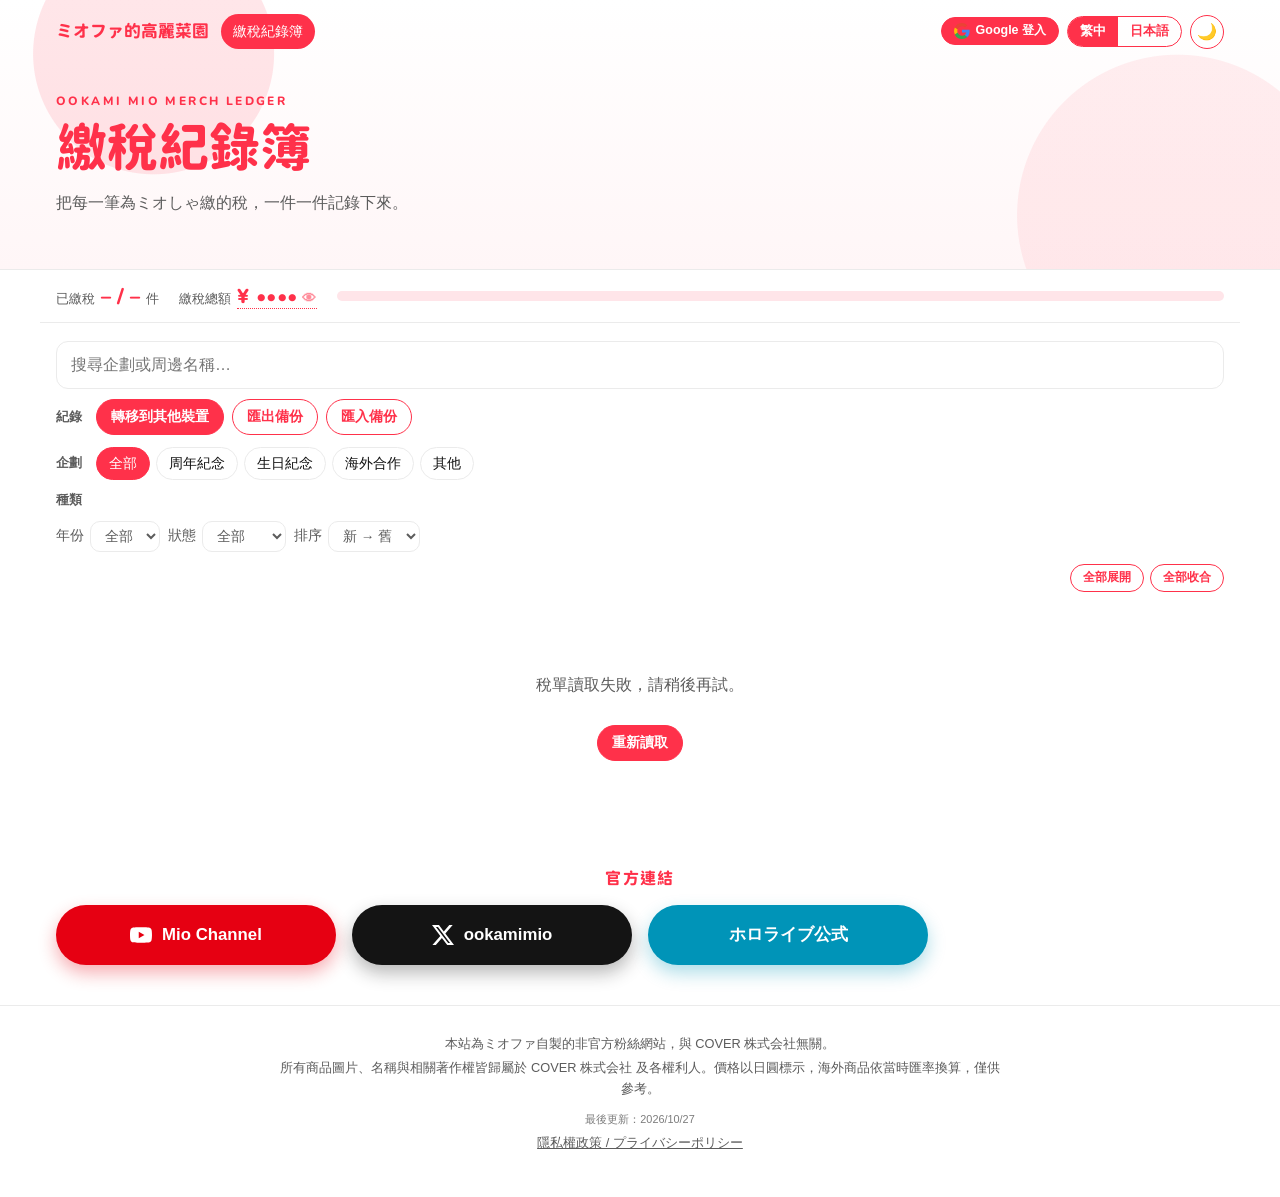
==== index.html @ e84ab9c1 "ミオファ的高麗菜園 第一版：繳稅紀錄簿、Google 登入與雲端同步 - 從 AZKi 站（twkaitakusha）複製並改寫：白底、主色 #FF314A，含深色模式 - 商品資料讀 Google " ====
<!doctype html>
<html lang="zh-Hant">
<head>
  <meta charset="utf-8">
  <meta name="viewport" content="width=device-width, initial-scale=1">
  <title>繳稅紀錄簿｜ミオファ的高麗菜園</title>
  <meta name="description" content="給ミオファ們的大神ミオ周邊收集清單。非官方粉絲製作。">
  <meta name="theme-color" content="#ffffff">
  <script>
    /* 先套用主題，避免閃白 */
    try {
      var th = localStorage.getItem('mio-ledger-theme');
      if (th === 'light' || th === 'dark') document.documentElement.setAttribute('data-theme', th);
    } catch (e) {}
  </script>
  <link rel="preconnect" href="https://fonts.googleapis.com">
  <link rel="preconnect" href="https://fonts.gstatic.com" crossorigin>
  <link href="https://fonts.googleapis.com/css2?family=Chiron+GoRound+TC:wght@500;700;800&family=M+PLUS+Rounded+1c:wght@500;700;800&family=Noto+Sans+TC:wght@400;500;700;800&family=Noto+Sans+JP:wght@400;500;700&display=swap" rel="stylesheet">
  <link rel="stylesheet" href="css/style.css?v=20261027a">
</head>
<body>
  <header class="site-header">
    <nav class="topnav" aria-label="Site">
      <a class="brand" href="./" data-i18n="brand">ミオファ的高麗菜園</a>
      <ul class="pages">
        <li><a href="./" aria-current="page" data-i18n="nav.ledger">繳稅紀錄簿</a></li>
        <!-- 之後新增頁面放這裡 -->
      </ul>
      <div class="nav-tools">
        <div class="lang-switch" role="group" aria-label="Language">
          <button type="button" data-lang="zh-Hant">繁中</button>
          <button type="button" data-lang="ja">日本語</button>
        </div>
        <button type="button" class="icon-btn" id="btn-theme" aria-label="切換深色模式"></button>
      </div>
    </nav>

    <div class="hero">
      <p class="eyebrow">OOKAMI MIO MERCH LEDGER</p>
      <h1 data-i18n="title">繳稅紀錄簿</h1>
      <p class="lead" data-i18n="lead"></p>
    </div>
  </header>

  <section class="summary" id="summary" aria-live="polite">
    <div class="stat">
      <span class="stat-label" data-i18n="stat.count">已繳稅</span>
      <span class="stat-value" id="stat-count">– / –</span>
      <span class="stat-unit" data-i18n="stat.unit">件</span>
      <span class="stat-unit" id="stat-qty" hidden></span>
    </div>
    <div class="stat">
      <span class="stat-label" data-i18n="stat.yen">繳稅總額</span>
      <button type="button" class="stat-value amount" id="stat-yen" data-amount data-yen="0">¥ ••••</button>
    </div>
    <div class="progress" role="progressbar" aria-valuemin="0" aria-valuemax="100" id="stat-bar">
      <span style="width:0%"></span>
    </div>
  </section>

  <section class="toolbar">
    <div class="toolbar-row">
      <input type="search" id="f-q" data-i18n-ph="search.ph" autocomplete="off">
      <button type="button" class="btn ghost toggle-filters" id="toggle-filters" aria-expanded="false" aria-controls="filters" data-i18n="filter.toggle">篩選</button>
    </div>
    <div class="filter-group data-tools">
      <span class="filter-label" data-i18n="filter.record">紀錄</span>
      <button type="button" class="btn" id="btn-transfer" data-i18n="btn.transfer">轉移到其他裝置</button>
      <button type="button" class="btn ghost" id="btn-export" data-i18n="btn.export">匯出備份</button>
      <label class="btn ghost file-btn"><span data-i18n="btn.import">匯入備份</span><input type="file" id="btn-import" accept="application/json,.json" hidden></label>
    </div>

    <div class="filters" id="filters">
      <div class="filter-group">
        <span class="filter-label" data-i18n="filter.project">企劃</span>
        <div class="chips" id="f-ptype">
          <button type="button" data-v="all" class="on" data-i18n="chip.all">全部</button>
          <button type="button" data-v="anniversary" data-i18n="ptype.anniversary">周年紀念</button>
          <button type="button" data-v="birthday" data-i18n="ptype.birthday">生日紀念</button>
          <button type="button" data-v="oversea" data-i18n="ptype.oversea">海外合作</button>
          <button type="button" data-v="other" data-i18n="ptype.other">其他</button>
        </div>
      </div>
      <div class="filter-group">
        <span class="filter-label" data-i18n="filter.goods">種類</span>
        <div class="chips" id="f-gtype"></div>
      </div>
      <div class="filter-group selects">
        <label><span data-i18n="filter.year">年份</span>
          <select id="f-year"><option value="all">全部</option></select>
        </label>
        <label><span data-i18n="filter.status">狀態</span>
          <select id="f-status">
            <option value="all" data-i18n="chip.all">全部</option>
            <option value="owned" data-i18n="status.owned">已繳稅</option>
            <option value="missing" data-i18n="status.missing">未繳稅</option>
          </select>
        </label>
        <label><span data-i18n="filter.sort">排序</span>
          <select id="f-sort">
            <option value="desc" data-i18n="sort.desc">新 → 舊</option>
            <option value="asc" data-i18n="sort.asc">舊 → 新</option>
          </select>
        </label>
      </div>
    </div>
    <div class="result-row">
      <p class="result-info" id="result-info"></p>
      <div class="expand-tools">
        <button type="button" class="btn ghost small" id="btn-expand-all" data-i18n="expand.all">全部展開</button>
        <button type="button" class="btn ghost small" id="btn-collapse-all" data-i18n="collapse.all">全部收合</button>
      </div>
    </div>
  </section>

  <main id="list" class="list">
    <p class="state" data-i18n="loading">稅單讀取中…</p>
  </main>
  <div class="more-wrap" id="more-wrap" hidden>
    <button type="button" class="btn" id="btn-more"></button>
  </div>

  <section class="official" aria-labelledby="official-title">
    <h2 id="official-title" data-i18n="official.title">官方連結</h2>
    <ul class="official-grid">
      <li>
        <a class="official-btn yt" href="https://www.youtube.com/channel/UCp-5t9SrOQwXMU7iIjQfARg" target="_blank" rel="noopener">
          <svg viewBox="0 0 24 24" aria-hidden="true"><path d="M23.498 6.186a3.016 3.016 0 0 0-2.122-2.136C19.505 3.545 12 3.545 12 3.545s-7.505 0-9.377.505A3.017 3.017 0 0 0 .502 6.186C0 8.07 0 12 0 12s0 3.93.502 5.814a3.016 3.016 0 0 0 2.122 2.136c1.871.505 9.376.505 9.376.505s7.505 0 9.377-.505a3.015 3.015 0 0 0 2.122-2.136C24 15.93 24 12 24 12s0-3.93-.502-5.814zM9.545 15.568V8.432L15.818 12l-6.273 3.568z"/></svg>
          <span>Mio Channel</span>
        </a>
      </li>
      <li>
        <a class="official-btn x" href="https://x.com/ookamimio" target="_blank" rel="noopener">
          <svg viewBox="0 0 24 24" aria-hidden="true"><path d="M18.901 1.153h3.68l-8.04 9.19L24 22.846h-7.406l-5.8-7.584-6.638 7.584H.474l8.6-9.83L0 1.154h7.594l5.243 6.932ZM17.61 20.644h2.039L6.486 3.24H4.298Z"/></svg>
          <span>ookamimio</span>
        </a>
      </li>
      <li>
        <a class="official-btn holo" href="https://hololive.hololivepro.com/talents/ookami-mio/" target="_blank" rel="noopener">
          <span>ホロライブ公式</span>
        </a>
      </li>
    </ul>
  </section>

  <footer class="site-footer">
    <p data-i18n="footer1"></p>
    <p data-i18n="footer2"></p>
    <p class="updated"><span data-i18n="updated">最後更新</span>：<time datetime="2026-10-27">2026/10/27</time></p>
    <p class="footer-links"><a href="privacy.html">隱私權政策 / プライバシーポリシー</a></p>
  </footer>

  <dialog id="lightbox" aria-label="Image">
    <form method="dialog"><button class="lb-close" aria-label="×">×</button></form>
    <img alt="" referrerpolicy="no-referrer">
    <p class="lb-caption"></p>
  </dialog>

  <dialog id="transfer" class="dlg" aria-labelledby="tr-title">
    <form method="dialog"><button class="lb-close" aria-label="×">×</button></form>
    <h2 id="tr-title" data-i18n="tr.title">轉移紀錄</h2>
    <p data-i18n="tr.desc"></p>
    <div class="qr-box" id="tr-qr" hidden></div>
    <p class="dlg-msg" id="tr-msg" hidden></p>
    <div class="link-row" id="tr-row" hidden>
      <input type="text" id="tr-link" readonly aria-label="轉移連結">
      <button type="button" class="btn" id="tr-copy" data-i18n="tr.copy">複製連結</button>
      <button type="button" class="btn ghost" id="tr-share" data-i18n="tr.share" hidden>分享</button>
    </div>
    <p class="dlg-warn" data-i18n="tr.warn"></p>
  </dialog>

  <dialog id="import-dlg" class="dlg" aria-labelledby="im-title">
    <h2 id="im-title" data-i18n="im.title">匯入紀錄</h2>
    <p id="im-summary"></p>
    <form method="dialog" class="im-actions">
      <button type="submit" value="merge" class="btn im-opt" autofocus>
        <b id="im-merge-title"></b><small id="im-merge-desc"></small>
      </button>
      <button type="submit" value="replace" class="btn ghost im-opt" id="im-replace">
        <b data-i18n="im.replace">取代</b><small data-i18n="im.replace.desc"></small>
      </button>
      <button type="submit" value="cancel" class="btn ghost small im-cancel" data-i18n="im.cancel">取消</button>
    </form>
  </dialog>

  <script src="js/vendor/supabase.js"></script>
  <script src="js/cloud.js?v=20261027a"></script>
  <script src="js/vendor/qrcode.js"></script>
  <script src="js/transfer.js"></script>
  <script src="js/app.js?v=20261027a"></script>
  <script src="js/totop.js"></script>
</body>
</html>
---- css/style.css ----
:root {
  --pink-deep: #d91a33;
  --pink: #FF314A;
  --pink-bright: #FF314A;
  --accent-text: #FF314A;
  --pink-soft: #ffe5e9;
  --pink-faint: #fff6f7;
  --ink: #111111;
  --ink-soft: #5c5c5c;
  --line: #ebebeb;
  --card: #ffffff;
  --surface: #ffffff;
  --bg: #ffffff;
  --header-top: #ffffff;
  --header-glow: rgba(255, 49, 74, .12);
  --header-glow2: rgba(255, 49, 74, .08);
  --bar-bg: rgba(255, 255, 255, .92);
  --stamp-bg: rgba(255, 255, 255, .85);
  color-scheme: light;
  --radius: 16px;
  --shadow: 0 6px 24px rgba(0, 0, 0, .07);
  --font-zh: "Noto Sans TC", "Noto Sans JP", "PingFang TC", "Hiragino Sans", "Microsoft JhengHei", sans-serif;
  /* 標題圓體：繁中用昭源圓體（繁體字齊全），缺的字依序補 M+ Rounded、Noto Sans TC */
  --font-round: "Chiron GoRound TC", "M PLUS Rounded 1c", var(--font-zh);
}
:root[lang="ja"] {
  --font-zh: "Noto Sans JP", "Hiragino Sans", "Yu Gothic", "Noto Sans TC", sans-serif;
  --font-round: "M PLUS Rounded 1c", "Chiron GoRound TC", var(--font-zh);
}

/* ---------- dark theme ---------- */
:root[data-theme="dark"] {
  --accent-text: #ff5a6e;
  --pink-soft: #3a1319;
  --pink-faint: #141213;
  --ink: #f2f2f3;
  --ink-soft: #a9a9b0;
  --line: #2d2d31;
  --card: #141415;
  --surface: #1b1b1d;
  --bg: #0b0b0c;
  --header-top: #0b0b0c;
  --header-glow: rgba(255, 49, 74, .10);
  --header-glow2: rgba(255, 49, 74, .06);
  --bar-bg: rgba(11, 11, 12, .92);
  --stamp-bg: rgba(20, 20, 21, .85);
  --shadow: 0 6px 24px rgba(0, 0, 0, .6);
  color-scheme: dark;
}
@media (prefers-color-scheme: dark) {
  :root:not([data-theme="light"]) {
    --accent-text: #ff5a6e;
    --pink-soft: #3a1319;
    --pink-faint: #141213;
    --ink: #f2f2f3;
    --ink-soft: #a9a9b0;
    --line: #2d2d31;
    --card: #141415;
    --surface: #1b1b1d;
    --bg: #0b0b0c;
    --header-top: #0b0b0c;
    --header-glow: rgba(255, 49, 74, .10);
    --header-glow2: rgba(255, 49, 74, .06);
    --bar-bg: rgba(11, 11, 12, .92);
    --stamp-bg: rgba(20, 20, 21, .85);
    --shadow: 0 6px 24px rgba(0, 0, 0, .6);
    color-scheme: dark;
  }
}

* { box-sizing: border-box; }
[hidden] { display: none !important; }   /* 避免被 .btn / .link-row 等的 display 蓋掉 */
html { -webkit-text-size-adjust: 100%; }
body {
  margin: 0;
  font-family: var(--font-zh);
  color: var(--ink);
  background: var(--bg);
  line-height: 1.6;
}
a { color: var(--accent-text); }
img { max-width: 100%; display: block; }
button, input, select { font: inherit; color: inherit; }

/* ---------- nav tools ---------- */
.nav-tools { display: flex; align-items: center; gap: 8px; margin-left: auto; }
.lang-switch { display: inline-flex; border: 1.5px solid var(--pink); border-radius: 999px; overflow: hidden; }
.lang-switch button {
  border: 0; background: transparent; color: var(--accent-text); cursor: pointer;
  padding: 4px 12px; font-size: .8rem; font-weight: 700;
}
.lang-switch button[aria-pressed="true"] { background: var(--pink); color: #fff; }
.icon-btn {
  width: 34px; height: 34px; border-radius: 50%; border: 1.5px solid var(--pink);
  background: var(--surface); cursor: pointer; font-size: 1rem; line-height: 1;
}
.icon-btn:hover { background: var(--pink-soft); }

/* ---------- header ---------- */
.site-header {
  background:
    radial-gradient(circle at 12% 20%, var(--header-glow) 0 120px, transparent 121px),
    radial-gradient(circle at 92% 80%, var(--header-glow2) 0 160px, transparent 161px),
    linear-gradient(180deg, var(--header-top) 0%, var(--pink-faint) 100%);
  border-bottom: 1px solid var(--line);
}
.topnav {
  max-width: 1200px; margin: 0 auto; padding: 14px 16px;
  display: flex; align-items: center; gap: 12px; flex-wrap: wrap;
}
.brand {
  font-family: var(--font-round); font-weight: 800; text-decoration: none;
  color: var(--accent-text); font-size: 1.05rem;
}
.brand span { color: var(--pink-bright); }
.pages { list-style: none; display: flex; gap: 6px; margin: 0; padding: 0; flex-wrap: wrap; }
.pages a {
  display: block; padding: 6px 12px; border-radius: 999px; text-decoration: none;
  font-weight: 500; font-size: .9rem; color: var(--ink-soft); white-space: nowrap;
}
.pages a[aria-current="page"] { background: var(--pink); color: #fff; }

.hero { max-width: 1200px; margin: 0 auto; padding: 28px 16px 36px; }
.eyebrow {
  margin: 0 0 6px; font-family: var(--font-round); font-weight: 700;
  letter-spacing: .2em; font-size: .75rem; color: var(--pink);
}
.hero h1 {
  margin: 0; font-family: var(--font-round); font-weight: 800;
  font-size: clamp(2rem, 6vw, 3.2rem); line-height: 1.2; color: var(--accent-text);
}
.lead { margin: 12px 0 18px; max-width: 46em; color: var(--ink-soft); }

.amount {
  font: inherit; color: inherit; background: none; border: 0; padding: 0; cursor: pointer;
  border-bottom: 1px dotted currentColor; line-height: 1.2; letter-spacing: .02em;
}
.amount::after { content: "👁"; font-size: .7em; margin-left: 5px; opacity: .55; }
.amount[aria-pressed="true"]::after { opacity: .9; }
.amount:focus-visible { outline: 2px solid var(--pink); outline-offset: 3px; border-radius: 4px; }

/* ---------- summary ---------- */
.summary {
  position: sticky; top: 0; z-index: 20;
  display: flex; align-items: center; gap: 20px; flex-wrap: wrap;
  max-width: 1200px; margin: 0 auto; padding: 10px 16px;
  background: var(--bar-bg); backdrop-filter: blur(8px);
  border-bottom: 1px solid var(--line);
}
.stat { display: flex; align-items: baseline; gap: 6px; }
.stat-label { font-size: .8rem; color: var(--ink-soft); }
.stat-value { font-family: var(--font-round); font-weight: 800; font-size: 1.25rem; color: var(--accent-text); }
.stat-unit { font-size: .8rem; color: var(--ink-soft); }
.progress {
  flex: 1 1 160px; height: 10px; border-radius: 999px; background: var(--pink-soft); overflow: hidden;
}
.progress span {
  display: block; height: 100%; border-radius: inherit;
  background: linear-gradient(90deg, var(--pink-deep), var(--pink-bright));
  transition: width .3s;
}

/* ---------- toolbar ---------- */
.toolbar { max-width: 1200px; margin: 0 auto; padding: 18px 16px 0; }
.toolbar-row { display: flex; gap: 8px; }
.data-tools { margin-top: 10px; }
#f-q, .log-search {
  flex: 1; min-width: 0; padding: 10px 14px; border-radius: 12px;
  border: 1.5px solid var(--line); background: var(--surface); outline: none;
}
#f-q:focus, .log-search:focus { border-color: var(--pink); box-shadow: 0 0 0 3px var(--pink-soft); }
.filters { display: grid; gap: 10px; margin-top: 12px; }
.filter-group { display: flex; align-items: center; gap: 8px; flex-wrap: wrap; }
.filter-label { font-size: .8rem; font-weight: 700; color: var(--ink-soft); min-width: 2.5em; }
.chips { display: flex; flex-wrap: wrap; gap: 6px; }
.chips button {
  padding: 5px 12px; border-radius: 999px; border: 1.5px solid var(--line);
  background: var(--surface); cursor: pointer; font-size: .85rem; font-weight: 500;
}
.chips button:hover { border-color: var(--pink); }
.chips button.on { background: var(--pink); border-color: var(--pink); color: #fff; }
.selects label { display: flex; align-items: center; gap: 6px; font-size: .85rem; color: var(--ink-soft); }
select {
  padding: 6px 10px; border-radius: 10px; border: 1.5px solid var(--line); background: var(--surface); cursor: pointer;
}
.btn {
  display: inline-flex; align-items: center; justify-content: center; gap: 4px;
  padding: 6px 14px; border-radius: 999px; border: 1.5px solid var(--pink);
  background: var(--pink); color: #fff; font-weight: 700; font-size: .85rem;
  cursor: pointer; text-decoration: none; white-space: nowrap;
}
.btn.ghost { background: var(--surface); color: var(--accent-text); }
.btn.ghost:hover { background: var(--pink-faint); }
.toggle-filters { display: none; }
.result-row { display: flex; align-items: center; justify-content: space-between; gap: 8px; flex-wrap: wrap; margin-top: 12px; }
.result-info { margin: 0; font-size: .85rem; color: var(--ink-soft); }
.expand-tools { display: flex; gap: 6px; }
.btn.small { padding: 3px 12px; font-size: .78rem; }

/* ---------- list ---------- */
.list { max-width: 1200px; margin: 0 auto; padding: 16px 16px 48px; display: grid; gap: 22px; }
.state { text-align: center; color: var(--ink-soft); padding: 48px 0; }
.state .btn { margin-top: 12px; }

.project {
  background: var(--card); border: 1px solid var(--line); border-radius: var(--radius);
  box-shadow: var(--shadow); overflow: hidden;
}
.project-head {
  cursor: pointer;
  display: grid; grid-template-columns: 140px 1fr; gap: 16px; padding: 16px;
  background: linear-gradient(180deg, var(--pink-faint), var(--card));
  border-bottom: 1px dashed var(--line);
  transition: background .15s;
}
.project-head:hover { background: var(--pink-soft); }
.project:not(.open) .project-head { border-bottom-color: transparent; }
.project-note, .project-meta h2 { cursor: inherit; }
.project-cover {
  width: 140px; aspect-ratio: 1; border-radius: 12px; overflow: hidden; background: var(--surface);
  border: 1px solid var(--line); cursor: zoom-in; padding: 0;
}
.project-cover img { width: 100%; height: 100%; object-fit: cover; }
.project-meta { min-width: 0; display: flex; flex-direction: column; gap: 6px; }
.project-tags { display: flex; flex-wrap: wrap; gap: 6px; align-items: center; }
.project-date { font-family: var(--font-round); font-weight: 700; color: var(--ink-soft); font-size: .85rem; }
.project h2 { margin: 0; font-size: 1.15rem; line-height: 1.4; color: var(--accent-text); font-weight: 700; }
.project-note { margin: 0; font-size: .85rem; color: var(--ink-soft); }
.project-actions { display: flex; flex-wrap: wrap; gap: 8px; align-items: center; margin-top: auto; }
.project-progress { font-size: .85rem; color: var(--ink-soft); }
.project-progress b { color: var(--accent-text); font-family: var(--font-round); }

.expand-btn { margin-left: auto; }
.expand-btn .chev { display: inline-block; margin-left: 6px; transition: transform .2s; }
.project.open .expand-btn .chev { transform: rotate(180deg); }

.tag {
  display: inline-block; padding: 1px 9px; border-radius: 999px; font-size: .72rem; font-weight: 700;
  background: var(--pink-soft); color: var(--accent-text);
}
.tag.anniversary { background: var(--pink-deep); color: #fff; }
.tag.birthday { background: var(--pink-bright); color: #fff; }
.tag.oversea { background: transparent; color: var(--accent-text); border: 1px solid var(--pink); }

.items {
  display: grid; gap: 12px; padding: 16px;
  grid-template-columns: repeat(auto-fill, minmax(160px, 1fr));
}
.item {
  position: relative; display: flex; flex-direction: column;
  border: 1.5px solid var(--line); border-radius: 12px; overflow: hidden; background: var(--card);
  transition: border-color .15s, transform .15s;
}
.item:hover { transform: translateY(-2px); }
.item.owned { border-color: var(--pink); background: var(--pink-faint); }
.item-img {
  position: relative; aspect-ratio: 1; background: var(--surface); border: 0; padding: 0; cursor: zoom-in; overflow: hidden;
}
.item-img img { width: 100%; height: 100%; object-fit: contain; }
.noimg {
  width: 100%; height: 100%; display: grid; place-items: center;
  background: repeating-linear-gradient(45deg, var(--pink-faint) 0 10px, var(--surface) 10px 20px);
  color: var(--ink-soft); font-size: .8rem;
}
.stamp {
  position: absolute; right: 8px; bottom: 8px; transform: rotate(-12deg) scale(.6); opacity: 0;
  padding: 2px 10px; border: 3px double var(--pink-bright); border-radius: 8px;
  color: var(--pink-bright); background: var(--stamp-bg);
  font-family: var(--font-round); font-weight: 800; font-size: .95rem; letter-spacing: .1em;
  transition: transform .2s, opacity .2s; pointer-events: none;
}
.item.owned .stamp { opacity: 1; transform: rotate(-12deg) scale(1); }
.item-body { padding: 10px; display: flex; flex-direction: column; gap: 4px; flex: 1; }
.item-name {
  margin: 0; font-size: .85rem; font-weight: 500; line-height: 1.4;
  display: -webkit-box; -webkit-line-clamp: 3; -webkit-box-orient: vertical; overflow: hidden;
}
.item-note { margin: 0; font-size: .75rem; color: var(--ink-soft); }
.item-foot { display: flex; align-items: center; justify-content: space-between; gap: 6px; margin-top: auto; padding-top: 4px; }
.item-link { font-size: .75rem; }
.pay-btn {
  margin: 0 10px 10px; padding: 7px; border-radius: 10px; border: 1.5px dashed var(--pink);
  background: var(--surface); color: var(--accent-text); font-weight: 700; font-size: .85rem; cursor: pointer;
}
.pay-btn:hover { background: var(--pink-soft); }
.qty {
  margin: 0 10px 10px; display: flex; align-items: stretch; border-radius: 10px; overflow: hidden;
  background: var(--pink); color: #fff;
}
.qty-btn {
  flex: none; width: 40px; border: 0; background: transparent; color: #fff; cursor: pointer;
  font-size: 1.3rem; font-weight: 700; line-height: 1; padding: 6px 0;
}
.qty-btn:hover:not(:disabled) { background: rgba(255, 255, 255, .22); }
.qty-btn:disabled { opacity: .4; cursor: not-allowed; }
.qty-btn:focus-visible { outline: 2px solid #fff; outline-offset: -4px; }
.qty-label { flex: 1; display: grid; place-items: center; font-weight: 700; font-size: .85rem; white-space: nowrap; }

/* ---------- lightbox ---------- */
dialog#lightbox {
  border: 0; border-radius: var(--radius); padding: 16px; max-width: min(92vw, 720px);
  background: var(--card); color: var(--ink);
  box-shadow: 0 20px 60px rgba(17, 17, 17, .3);
}
dialog#lightbox::backdrop { background: rgba(17, 17, 17, .6); }
dialog#lightbox img { max-height: 75vh; margin: 0 auto; object-fit: contain; }
.lb-caption { margin: 10px 0 0; text-align: center; font-size: .9rem; }
.lb-close {
  position: absolute; top: 8px; right: 8px; width: 34px; height: 34px; border-radius: 50%;
  border: 0; background: var(--pink); color: #fff; font-size: 1.2rem; cursor: pointer;
}

/* ---------- official links ---------- */
.official { max-width: 1200px; margin: 0 auto; padding: 8px 16px 40px; }
.official h2 {
  margin: 0 0 14px; font-family: var(--font-round); font-weight: 800; font-size: 1rem;
  letter-spacing: .08em; color: var(--accent-text); text-align: center;
}
.official-grid {
  list-style: none; margin: 0; padding: 0;
  display: grid; grid-template-columns: repeat(4, 1fr); gap: 16px;
}
.official-btn {
  --c: #333; --cs: rgba(0, 0, 0, .25);
  display: flex; align-items: center; justify-content: center; gap: 10px;
  min-height: 60px; padding: 0 20px; border-radius: 999px;
  background: var(--c); color: #fff; text-decoration: none;
  font-weight: 700; font-size: 1.05rem; line-height: 1.2; text-align: center;
  box-shadow: 0 8px 18px var(--cs);
  transition: transform .15s, box-shadow .15s, filter .15s;
}
.official-btn:hover { transform: translateY(-2px); box-shadow: 0 12px 22px var(--cs); filter: brightness(1.08); }
.official-btn:focus-visible { outline: 3px solid var(--pink-soft); outline-offset: 3px; }
.official-btn svg { width: 22px; height: 22px; fill: currentColor; flex: none; }
.official-btn span { min-width: 0; overflow-wrap: anywhere; }
.official-btn.yt   { --c: #e60012; --cs: rgba(230, 0, 18, .32); }
.official-btn.x    { --c: #141414; --cs: rgba(20, 20, 20, .30); }
.official-btn.tt   { --c: #fe2c55; --cs: rgba(254, 44, 85, .32); }
.official-btn.holo { --c: #0094b8; --cs: rgba(0, 148, 184, .32); }
:root[data-theme="dark"] .official-btn.x { --c: #2a2a2d; }
@media (prefers-color-scheme: dark) { :root:not([data-theme="light"]) .official-btn.x { --c: #2a2a2d; } }

/* ---------- dialogs (transfer / import) ---------- */
dialog.dlg {
  border: 0; border-radius: var(--radius); padding: 22px 20px 20px; width: min(92vw, 440px);
  background: var(--card); color: var(--ink); box-shadow: 0 20px 60px rgba(0, 0, 0, .35);
}
dialog.dlg::backdrop { background: rgba(0, 0, 0, .6); }
dialog.dlg h2 { margin: 0 32px 8px 0; font-size: 1.1rem; color: var(--accent-text); font-family: var(--font-round); }
dialog.dlg p { margin: 8px 0; font-size: .9rem; line-height: 1.6; }
.qr-box { background: #fff; border-radius: 12px; padding: 8px; margin: 14px auto; width: min(100%, 300px); }
.qr-box svg { display: block; width: 100%; height: auto; }
.dlg-msg { color: var(--ink-soft); background: var(--pink-faint); border-radius: 10px; padding: 10px 12px; }
.link-row { display: flex; gap: 8px; flex-wrap: wrap; margin-top: 6px; }
.link-row input {
  flex: 1 1 100%; min-width: 0; padding: 8px 10px; border-radius: 10px; font-size: .8rem;
  border: 1.5px solid var(--line); background: var(--surface); color: var(--ink);
}
.dlg-warn { color: var(--ink-soft); font-size: .8rem !important; }
.im-actions { display: grid; gap: 10px; margin-top: 14px; }
.im-opt { flex-direction: column; align-items: flex-start; gap: 2px; padding: 10px 16px; border-radius: 14px; text-align: left; white-space: normal; }
.im-opt b { font-size: .95rem; }
.im-opt small { font-size: .78rem; font-weight: 500; opacity: .85; }
.im-cancel { justify-self: center; }

/* ---------- footer ---------- */
.site-footer {
  border-top: 1px solid var(--line); background: var(--card); padding: 24px 16px 40px;
  text-align: center; font-size: .8rem; color: var(--ink-soft);
}
.site-footer p { max-width: 720px; margin: 4px auto; }

/* ---------- mobile ---------- */
@media (max-width: 900px) { .official-grid { grid-template-columns: repeat(2, 1fr); } }

@media (max-width: 640px) {
  .toggle-filters { display: inline-flex; }
  .filters { display: none; }
  .filters.open { display: grid; }
  .data-tools .btn { flex: 1 1 0; min-width: 0; padding-left: 6px; padding-right: 6px; font-size: .85rem; white-space: nowrap; justify-content: center; text-align: center; }
  .data-tools .file-btn { display: inline-flex; align-items: center; }
  .project-head { grid-template-columns: 88px 1fr; gap: 12px; padding: 12px; }
  .project-cover { width: 88px; }
  .project h2 { font-size: 1rem; }
  .items { grid-template-columns: repeat(2, 1fr); gap: 10px; padding: 12px; }
  .summary { gap: 12px; }
  .official-grid { grid-template-columns: repeat(2, 1fr); gap: 12px; }
  .official-btn { min-height: 54px; padding: 0 12px; font-size: .95rem; gap: 8px; }
  .stat-value { font-size: 1.05rem; }
}

/* ---------- voice page (voice.html) ---------- */
.vlist { grid-template-columns: repeat(auto-fill, minmax(min(100%, 480px), 1fr)); gap: 18px; align-items: start; }
.vhead {
  display: grid; grid-template-columns: 120px 1fr; gap: 14px; padding: 14px;
  background: linear-gradient(180deg, var(--pink-faint), var(--card));
  border-bottom: 1px dashed var(--line);
}
.vhead .project-cover { width: 120px; }
.vhead h2 { font-size: 1.05rem; }
.vproject.complete { border-color: var(--pink); }
.tag.solo { background: var(--pink-deep); color: #fff; }
.tag.resale { background: transparent; color: var(--accent-text); border: 1px solid var(--pink); }
.tag.complete { background: var(--pink-bright); color: #fff; }
.voices { list-style: none; margin: 0; padding: 10px 14px 14px; display: grid; gap: 6px; }
.voice {
  display: flex; align-items: center; gap: 10px; padding: 7px 8px 7px 12px;
  border: 1.5px solid var(--line); border-radius: 12px; background: var(--card);
  transition: border-color .15s, background .15s;
}
.voice.owned { border-color: var(--pink); background: var(--pink-faint); }
.voice-name { flex: 1; min-width: 0; font-size: .9rem; font-weight: 500; line-height: 1.4; overflow-wrap: anywhere; }
.collect-btn {
  flex: none; padding: 5px 14px; border-radius: 999px; border: 1.5px dashed var(--pink);
  background: var(--surface); color: var(--accent-text); font-weight: 700; font-size: .8rem;
  cursor: pointer; white-space: nowrap;
}
.collect-btn:hover { background: var(--pink-soft); }
.collect-btn[aria-pressed="true"] { border-style: solid; background: var(--pink); color: #fff; }
.collect-btn:focus-visible { outline: 2px solid var(--pink); outline-offset: 2px; }
@media (max-width: 640px) {
  .vhead { grid-template-columns: 80px 1fr; gap: 12px; padding: 12px; }
  .vhead .project-cover { width: 80px; }
  .voices { padding: 8px 12px 12px; }
}

.site-footer .updated { margin-top: 12px; font-size: 0.85em; opacity: 0.8; }

/* ---------- log page (log.html) ---------- */
.logpage { max-width: 860px; margin: 0 auto; padding: 8px 16px 48px; display: grid; gap: 36px; }
.log-h { font-family: var(--font-round); font-size: 1.25rem; margin: 0 0 12px; color: var(--accent-text); }
.log-count { font-size: 0.85rem; font-weight: 500; color: var(--ink-soft); }
.log-sub { margin: 0 0 12px; color: var(--ink-soft); font-size: 0.92rem; }
.timeline { list-style: none; margin: 0; padding: 0 0 0 18px; border-left: 2px solid var(--pink-soft); display: grid; gap: 14px; }
.tl-item { position: relative; background: var(--card); border: 1px solid var(--line); border-radius: var(--radius); padding: 12px 14px; }
.tl-item::before { content: ""; position: absolute; left: -26px; top: 18px; width: 10px; height: 10px; border-radius: 50%; background: var(--pink); }
.tl-date { display: block; font-size: 0.8rem; font-weight: 700; color: var(--accent-text); margin-bottom: 4px; }
.tl-note { overflow-wrap: anywhere; line-height: 1.6; }
.tl-note a, .todo-list a { color: var(--accent-text); }
.log-search { width: 100%; box-sizing: border-box; margin-bottom: 12px; color: var(--ink); }
.todo-list { list-style: none; margin: 0; padding: 0; display: grid; gap: 6px; }
.todo-list li:not(.state) { background: var(--card); border: 1px solid var(--line); border-radius: 10px; padding: 9px 12px; overflow-wrap: anywhere; }
.timeline .state, .todo-list .state { padding: 20px 0; }

/* ---------- 更多 / 回到最上面 ---------- */
.more-wrap { max-width: 1200px; margin: 0 auto; padding: 0 16px 40px; text-align: center; }
.more-wrap[hidden] { display: none; }
.more-wrap .btn { min-width: 220px; padding: 12px 24px; }
.to-top {
  position: fixed; right: 16px; bottom: 20px; z-index: 20;
  width: 48px; height: 48px; border-radius: 50%; border: 0; cursor: pointer;
  background: var(--pink-bright); color: #fff; font-size: 1.4rem; line-height: 1;
  box-shadow: 0 4px 14px rgba(0, 0, 0, .25);
}
.to-top:hover { background: var(--pink-deep); }
.to-top:focus-visible { outline: 3px solid var(--pink-soft); outline-offset: 2px; }

/* ---------- member card page (card.html) ---------- */
.cardpage { max-width: 720px; margin: 0 auto; padding: 8px 16px 48px; display: grid; gap: 22px; }
.card-form {
  display: grid; gap: 14px; padding: 18px; border-radius: var(--radius);
  background: var(--card); border: 1px solid var(--line); box-shadow: var(--shadow);
}
.field { display: grid; gap: 6px; min-width: 0; }
.field-pair { display: grid; grid-template-columns: 1fr 1fr; gap: 14px; }
.field-label { font-size: .85rem; font-weight: 700; color: var(--ink-soft); }
.field input[type="text"], .field select {
  width: 100%; box-sizing: border-box; padding: 10px 14px; border-radius: 12px;
  border: 1.5px solid var(--line); background: var(--surface); color: var(--ink); font: inherit; outline: none;
}
.field input[type="text"]:focus, .field select:focus { border-color: var(--pink); box-shadow: 0 0 0 3px var(--pink-soft); }
.rand-val { font-family: var(--font-round); font-size: 1.1rem; letter-spacing: .12em; color: var(--accent-text); }
#row-random { display: flex; align-items: center; gap: 12px; flex-wrap: wrap; }
.card-preview { display: grid; justify-items: center; gap: 12px; }
#card-canvas {
  display: block; width: 100%; max-width: 560px; height: auto; aspect-ratio: 654 / 418;
  border-radius: 16px; box-shadow: var(--shadow); background: var(--surface);
}
.card-preview .state { padding: 8px 0; }
.dl-btn { padding: 12px 28px; min-width: 240px; }
.dl-btn:disabled { opacity: .5; cursor: not-allowed; }
.card-note { margin: 0; font-size: .85rem; color: var(--ink-soft); text-align: center; }
@media (max-width: 560px) {
  .field-pair { grid-template-columns: 1fr; }
  .card-form { padding: 14px; }
}
.pos-row { display: flex; align-items: center; gap: 10px; }
.pos-row input[type="range"] { flex: 1; min-width: 0; accent-color: var(--pink); }
.pos-end { font-size: .8rem; color: var(--ink-soft); white-space: nowrap; }
.card-note { margin: 0; font-size: .85rem; color: var(--ink-soft); }

/* ---------- privacy page (privacy.html) ---------- */
.doc { max-width: 780px; margin: 0 auto; padding: 8px 16px 48px; line-height: 1.8; }
.doc h2 { font-family: var(--font-round); font-size: 1.1rem; color: var(--accent-text); margin: 28px 0 8px; }
.doc ul { padding-left: 1.4em; margin: 8px 0; }
.doc li { margin: 4px 0; }
.doc a { color: var(--accent-text); }
.site-footer .footer-links a { color: inherit; }

/* ---------- 登入／同步（js/cloud.js） ---------- */
.auth { position: relative; }
.login-btn { display: inline-flex; align-items: center; gap: 6px; }
.login-btn svg { width: 16px; height: 16px; flex: none; }
.avatar-btn {
  position: relative; width: 36px; height: 36px; padding: 0; border-radius: 50%; cursor: pointer;
  border: 2px solid var(--pink-soft); background: var(--surface); overflow: visible; display: grid; place-items: center;
  color: var(--accent-text); font-weight: 800;
}
.avatar-btn img { width: 100%; height: 100%; border-radius: 50%; object-fit: cover; display: block; }
.avatar-btn .sync-dot { position: absolute; right: -2px; bottom: -2px; border: 2px solid var(--bg); }
.sync-dot { display: inline-block; width: 10px; height: 10px; border-radius: 50%; background: #3ba55c; flex: none; }
.sync-dot.busy { background: #f0a020; }
.sync-dot.warn { background: #e0464e; }
.auth-menu {
  position: absolute; right: 0; top: calc(100% + 8px); z-index: 30; width: 240px; padding: 14px;
  background: var(--card); border: 1px solid var(--line); border-radius: 14px; box-shadow: var(--shadow);
  display: grid; gap: 8px;
}
.auth-menu[hidden] { display: none; }
.auth-menu p { margin: 0; }
.auth-name { font-weight: 700; overflow-wrap: anywhere; }
.auth-mail { font-size: .8rem; color: var(--ink-soft); overflow-wrap: anywhere; }
.auth-status { display: flex; align-items: center; gap: 6px; font-size: .85rem; color: var(--ink-soft); }
.auth-note { font-size: .75rem; color: var(--ink-soft); }
@media (max-width: 640px) {
  .login-btn span { display: none; }
  .login-btn { padding: 6px 10px; }
}
.auth-del { justify-self: center; background: none; border: 0; padding: 2px; cursor: pointer; font: inherit; font-size: .75rem; color: var(--ink-soft); text-decoration: underline; }
.auth-del:hover { color: #d33; }
.del-check { display: flex; align-items: center; gap: 8px; margin: 12px 0; font-size: .9rem; }
.del-actions { display: flex; justify-content: flex-end; gap: 8px; }
.btn-danger { background: #d33 !important; border-color: #d33 !important; color: #fff !important; }
.btn-danger:disabled { opacity: .45; cursor: not-allowed; }

/* ---------- 個人設定 ---------- */
.settings-dlg { max-width: 440px; }
.set-grid { display: grid; gap: 12px; }
.set-avatar { display: flex; gap: 14px; align-items: center; }
.set-avatar-img, .rk-avatar {
  width: 72px; height: 72px; border-radius: 50%; overflow: hidden; flex: none; display: grid; place-items: center;
  background: var(--pink-faint); border: 2px solid var(--pink-soft); color: var(--accent-text); font-weight: 800; font-size: 1.6rem;
}
.set-avatar-img img, .rk-avatar img { width: 100%; height: 100%; object-fit: cover; display: block; }
.set-avatar-tools { display: flex; flex-wrap: wrap; gap: 6px; align-items: center; }
.set-avatar-tools .field-label { width: 100%; }
.set-field { display: grid; gap: 6px; }
.set-field input { width: 100%; box-sizing: border-box; padding: 9px 12px; border-radius: 10px; border: 1.5px solid var(--line); background: var(--surface); color: var(--ink); font: inherit; }
.set-check { display: flex; gap: 8px; align-items: flex-start; font-size: .9rem; line-height: 1.5; }
.set-check input { margin-top: 4px; accent-color: var(--pink); }
.set-note { margin: 0 !important; font-size: .78rem !important; color: var(--ink-soft); }
.set-warn { margin: 0 !important; font-size: .8rem !important; color: #d33; }
.field-label { font-size: .85rem; font-weight: 700; color: var(--ink-soft); }
/* 購買人數 */
.count-badge { display: inline-flex; align-items: center; gap: 3px; font-size: .75rem; color: var(--ink-soft); white-space: nowrap; }

/* ---------- 排行榜（ranking.html） ---------- */
.rkpage { max-width: 860px; margin: 0 auto; padding: 8px 16px 48px; display: grid; gap: 14px; }
.rk-tabs { display: flex; gap: 6px; flex-wrap: wrap; }
.rk-tabs button {
  padding: 8px 16px; border-radius: 999px; border: 1.5px solid var(--line); background: var(--surface);
  color: var(--ink); font: inherit; font-weight: 700; cursor: pointer;
}
.rk-tabs button.on { background: var(--pink); border-color: var(--pink); color: #fff; }
.rk-filters { display: flex; gap: 12px; flex-wrap: wrap; align-items: center; }
.rk-filters label { display: inline-flex; gap: 6px; align-items: center; font-size: .85rem; color: var(--ink-soft); font-weight: 700; }
.rk-filters label[hidden] { display: none; }
.rk-filters select { padding: 6px 10px; border-radius: 10px; border: 1.5px solid var(--line); background: var(--surface); color: var(--ink); font: inherit; }
.rk-note { margin: 0; font-size: .8rem; color: var(--ink-soft); }
.rk-list { list-style: none; margin: 0; padding: 0; display: grid; gap: 8px; }
.rk-row {
  display: grid; grid-template-columns: 2.2em 56px minmax(0, 1fr) auto; gap: 12px; align-items: center;
  padding: 10px 12px; background: var(--card); border: 1px solid var(--line); border-radius: 14px;
}
.rk-user { grid-template-columns: 2.2em 48px minmax(0, 1fr) auto auto; }
.rk-row.mine { border-color: var(--pink); box-shadow: 0 0 0 2px var(--pink-soft); }
.rk-rank { font-family: var(--font-round); font-weight: 800; font-size: 1.2rem; text-align: center; color: var(--ink-soft); }
.rk-row.top1 .rk-rank { color: #d4a017; } .rk-row.top2 .rk-rank { color: #9aa3ad; } .rk-row.top3 .rk-rank { color: #c27a3a; }
.rk-thumb { width: 56px; height: 56px; border-radius: 10px; overflow: hidden; background: var(--pink-faint); display: block; }
.rk-thumb img { width: 100%; height: 100%; object-fit: cover; display: block; }
.rk-noimg { display: block; width: 100%; height: 100%; }
.rk-user .rk-avatar { width: 48px; height: 48px; font-size: 1.1rem; }
.rk-main { display: grid; gap: 4px; min-width: 0; }
.rk-name { font-weight: 700; color: var(--ink); text-decoration: none; overflow-wrap: anywhere; line-height: 1.35; }
a.rk-name:hover { color: var(--accent-text); }
.rk-name.muted { color: var(--ink-soft); font-weight: 500; }
.rk-sub { font-size: .78rem; color: var(--ink-soft); overflow: hidden; text-overflow: ellipsis; white-space: nowrap; }
.rk-bar { height: 6px; border-radius: 3px; background: var(--bar-bg); overflow: hidden; }
.rk-bar span { display: block; height: 100%; background: var(--pink); }
.rk-val { display: grid; justify-items: end; font-size: .85rem; color: var(--ink-soft); white-space: nowrap; }
.rk-val b { font-size: 1.05rem; color: var(--accent-text); }
.rk-report { background: none; border: 0; padding: 2px 4px; font: inherit; font-size: .72rem; color: var(--ink-soft); text-decoration: underline; cursor: pointer; }
.rk-report:hover { color: #d33; }
@media (max-width: 560px) {
  .rk-row { grid-template-columns: 1.8em 44px minmax(0, 1fr) auto; gap: 8px; padding: 8px 10px; }
  .rk-user { grid-template-columns: 1.8em 40px minmax(0, 1fr) auto; }
  .rk-user .rk-report { grid-column: 3 / -1; justify-self: end; }
  .rk-thumb { width: 44px; height: 44px; }
  .rk-user .rk-avatar { width: 40px; height: 40px; }
}
/* 從排行榜跳轉時的提示 */
.item.flash, .voice.flash { animation: flash 2.4s ease; }
@keyframes flash { 0%, 60% { box-shadow: 0 0 0 4px var(--pink); } 100% { box-shadow: 0 0 0 0 transparent; } }
/* ---------- 管理頁（admin.html） ---------- */
.adpage { max-width: 960px; margin: 0 auto; padding: 8px 16px 48px; }
.ad-tools { display: flex; gap: 12px; align-items: center; justify-content: space-between; margin-bottom: 12px; font-size: .9rem; }
.ad-list { list-style: none; margin: 0; padding: 0; display: grid; gap: 10px; }
.ad-row { display: grid; grid-template-columns: 72px minmax(0, 1fr); gap: 14px; padding: 12px; background: var(--card); border: 1px solid var(--line); border-radius: 14px; }
.ad-row.reported { border-color: #e0464e; }
.ad-avatar { width: 72px; height: 72px; }
.ad-avatar.hidden-av img { opacity: .35; }
.ad-main { display: grid; gap: 4px; min-width: 0; }
.ad-main p { margin: 0; }
.ad-name { font-weight: 700; overflow-wrap: anywhere; }
.ad-mail { font-size: .78rem; color: var(--ink-soft); overflow-wrap: anywhere; }
.ad-flags { display: flex; flex-wrap: wrap; gap: 4px; }
.ad-actions { display: flex; flex-wrap: wrap; gap: 6px; margin-top: 4px; }
.tag.warn { background: #f0a020; color: #fff; }
.tag.danger { background: #e0464e; color: #fff; }
.muted { color: var(--ink-soft); }
.ad-avatar a { display: block; width: 100%; height: 100%; }

/* ---------- 手機版頁首：第一列品牌＋工具，第二列分頁（單列，放不下可左右滑） ---------- */
@media (max-width: 640px) {
  .topnav {
    display: grid; grid-template-columns: minmax(0, 1fr) auto;
    grid-template-areas: "brand tools" "pages pages";
    gap: 8px; padding: 10px 12px 8px;
  }
  .brand { grid-area: brand; font-size: .98rem; white-space: nowrap; overflow: hidden; text-overflow: ellipsis; }
  .nav-tools { grid-area: tools; gap: 6px; margin-left: 0; }
  .pages {
    grid-area: pages; flex-wrap: nowrap; gap: 2px; overflow-x: auto;
    margin: 0 -12px; padding: 0 12px; scrollbar-width: none; -webkit-overflow-scrolling: touch;
  }
  .pages::-webkit-scrollbar { display: none; }
  .pages a { padding: 5px 8px; font-size: .85rem; }
  .lang-switch button { padding: 3px 8px; font-size: .72rem; }
  .icon-btn, .avatar-btn { width: 30px; height: 30px; font-size: .9rem; }
  .login-btn { padding: 4px 8px; }
  .hero { padding: 10px 16px 16px; }
  .eyebrow { font-size: .62rem; margin-bottom: 2px; }
  .hero h1 { font-size: 1.7rem; }
  .lead { margin: 6px 0 2px; font-size: .88rem; }
}
@media (max-width: 640px) {
  .data-tools > .filter-label { display: none; }
  .data-tools .btn { white-space: normal; line-height: 1.25; font-size: .78rem; padding: 6px 6px; min-height: 38px; }
}
.item-foot .count-badge { white-space: normal; line-height: 1.3; }
/* 手機版企劃卡片：封面＋日期／標題在上，按鈕列改成整列寬度，避免按鈕掉到第二行 */
@media (max-width: 640px) {
  .project-head, .vhead { row-gap: 4px; align-items: start; }
  .project-meta { display: contents; }
  .project-head > .project-cover, .vhead > .project-cover { grid-column: 1; grid-row: 1 / span 3; }
  .project-tags, .project-meta h2, .project-note { grid-column: 2; }
  .project-actions { grid-column: 1 / -1; margin-top: 6px; gap: 6px; }
  .project-actions .expand-btn { margin-left: auto; }
  .project-actions .btn { padding: 6px 12px; font-size: .82rem; }
}
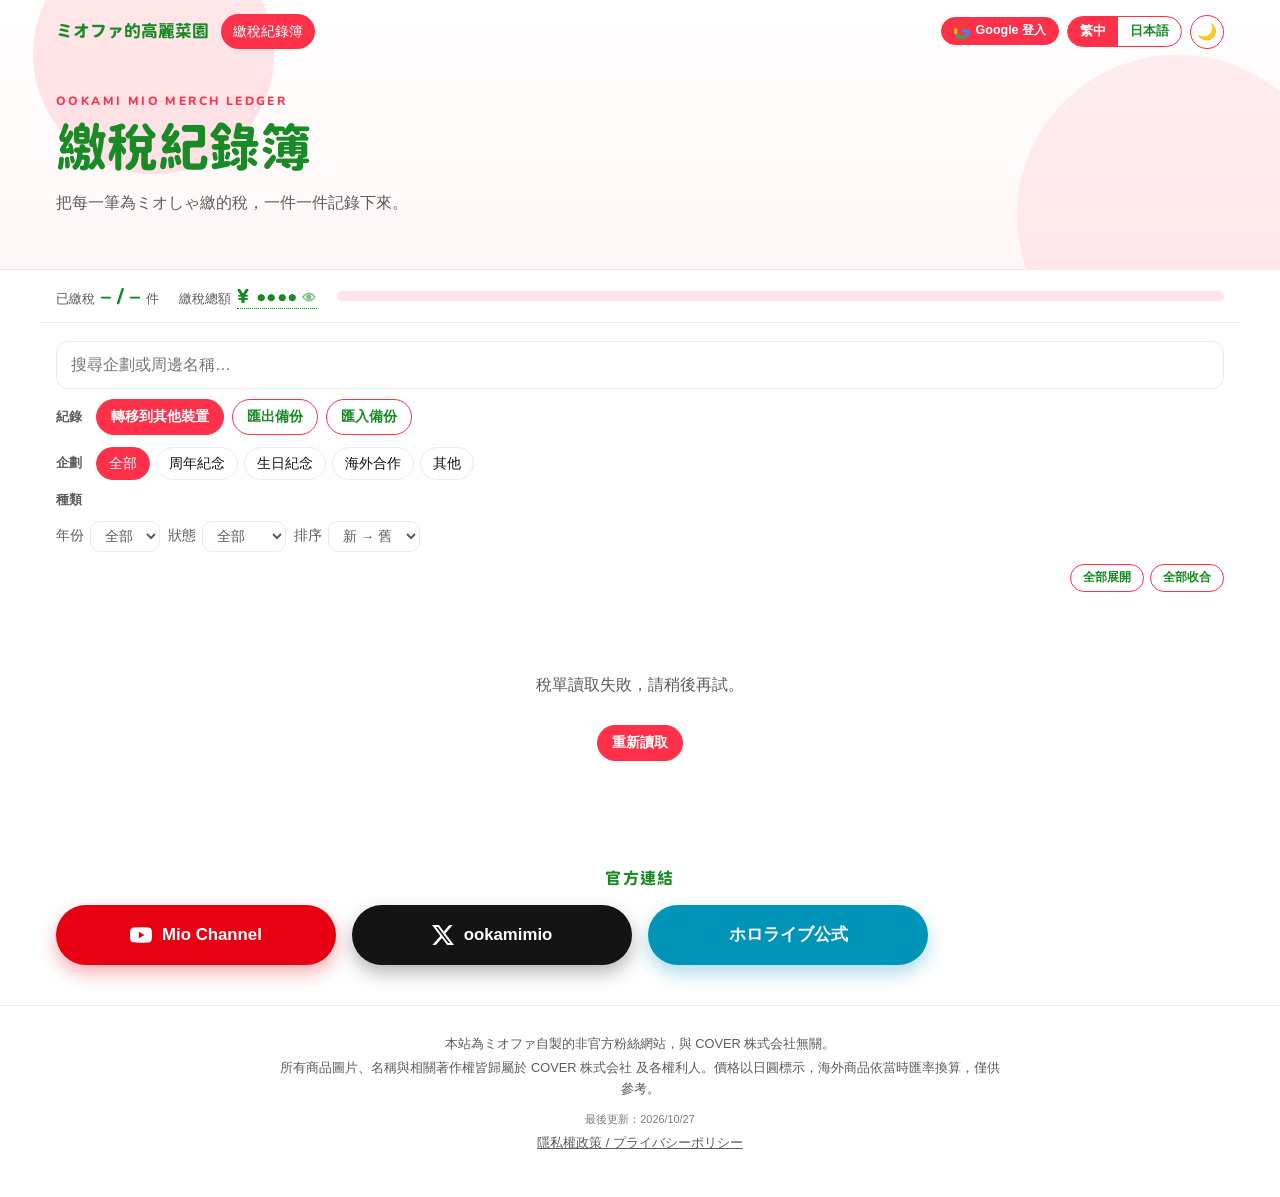
==== commit c99c778d: "文字改為綠色 #1a8a26（深色模式 #5cc96a），紅色只留給按鈕、標記與邊框 Co-Authored-By: Claude Opus 5.5 <noreply@anthropic.com> C" ====
--- a/index.html
+++ b/index.html
@@ -16,7 +16,7 @@
   <link rel="preconnect" href="https://fonts.googleapis.com">
   <link rel="preconnect" href="https://fonts.gstatic.com" crossorigin>
   <link href="https://fonts.googleapis.com/css2?family=Chiron+GoRound+TC:wght@500;700;800&family=M+PLUS+Rounded+1c:wght@500;700;800&family=Noto+Sans+TC:wght@400;500;700;800&family=Noto+Sans+JP:wght@400;500;700&display=swap" rel="stylesheet">
-  <link rel="stylesheet" href="css/style.css?v=20261027a">
+  <link rel="stylesheet" href="css/style.css?v=20261027b">
 </head>
 <body>
   <header class="site-header">
--- a/css/style.css
+++ b/css/style.css
@@ -2,7 +2,7 @@
   --pink-deep: #d91a33;
   --pink: #FF314A;
   --pink-bright: #FF314A;
-  --accent-text: #FF314A;
+  --accent-text: #1a8a26;          /* 文字用綠色（紅色只留給按鈕、標記、邊框） */
   --pink-soft: #ffe5e9;
   --pink-faint: #fff6f7;
   --ink: #111111;
@@ -30,7 +30,7 @@
 
 /* ---------- dark theme ---------- */
 :root[data-theme="dark"] {
-  --accent-text: #ff5a6e;
+  --accent-text: #5cc96a;
   --pink-soft: #3a1319;
   --pink-faint: #141213;
   --ink: #f2f2f3;
@@ -49,7 +49,7 @@
 }
 @media (prefers-color-scheme: dark) {
   :root:not([data-theme="light"]) {
-    --accent-text: #ff5a6e;
+    --accent-text: #5cc96a;
     --pink-soft: #3a1319;
     --pink-faint: #141213;
     --ink: #f2f2f3;
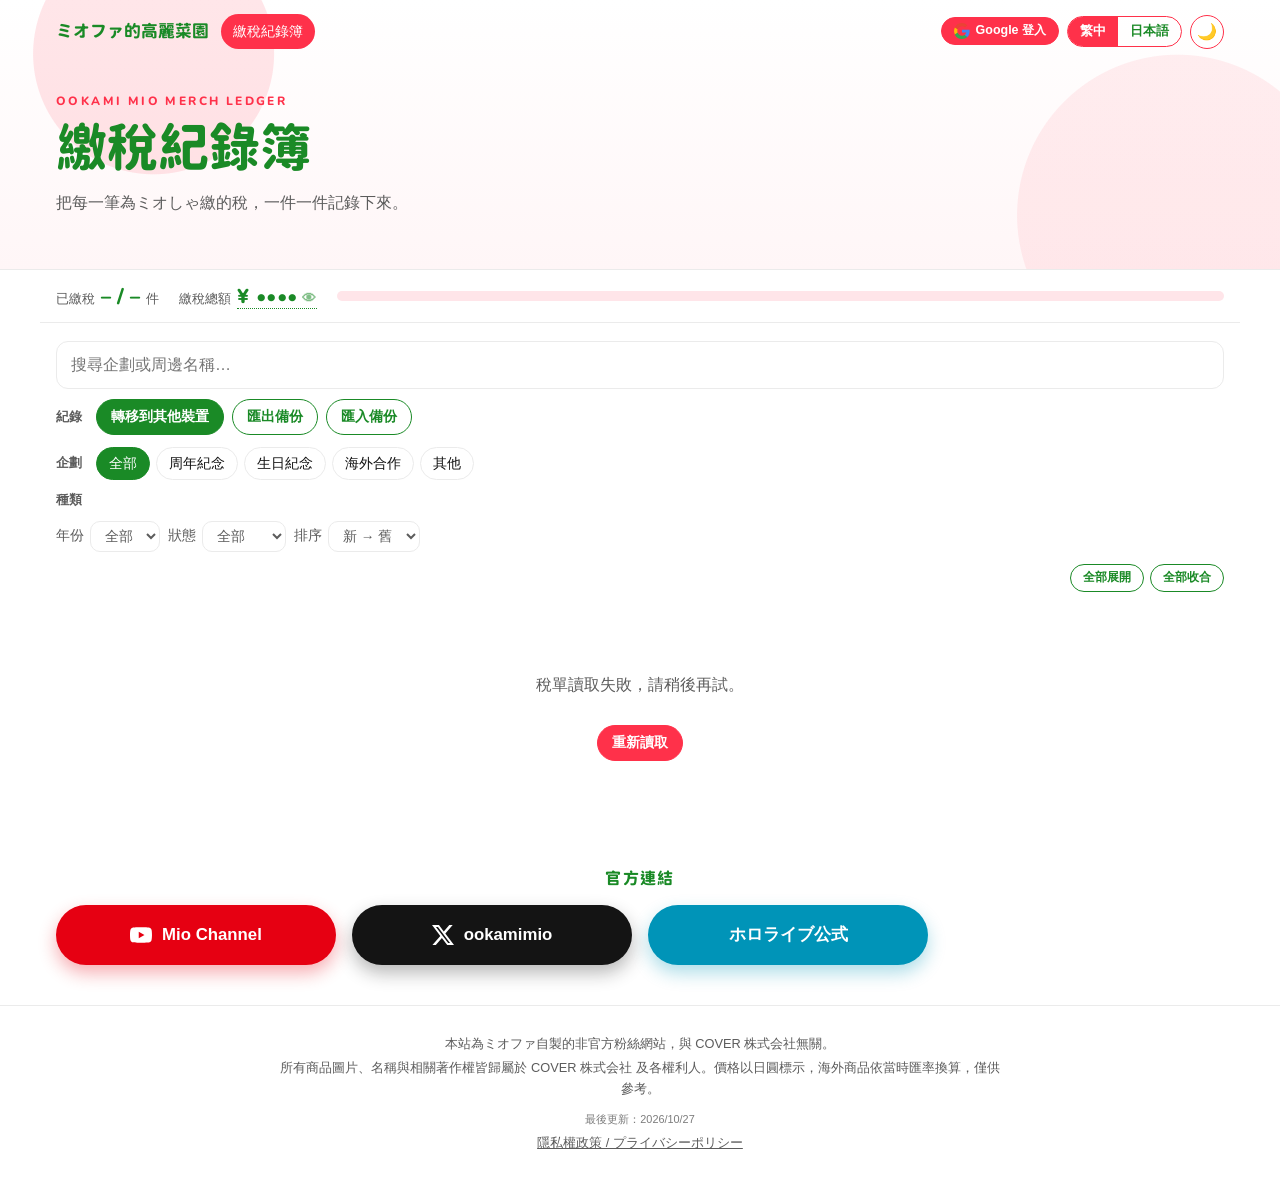
==== commit d164b477: "篩選區與展開／收合按鈕改為綠色（繳稅按鈕、已繳稅標記維持紅色） Co-Authored-By: Claude Opus 5.5 <noreply@anthropic.com> Claude-Sessi" ====
--- a/index.html
+++ b/index.html
@@ -16,7 +16,7 @@
   <link rel="preconnect" href="https://fonts.googleapis.com">
   <link rel="preconnect" href="https://fonts.gstatic.com" crossorigin>
   <link href="https://fonts.googleapis.com/css2?family=Chiron+GoRound+TC:wght@500;700;800&family=M+PLUS+Rounded+1c:wght@500;700;800&family=Noto+Sans+TC:wght@400;500;700;800&family=Noto+Sans+JP:wght@400;500;700&display=swap" rel="stylesheet">
-  <link rel="stylesheet" href="css/style.css?v=20261027b">
+  <link rel="stylesheet" href="css/style.css?v=20261027c">
 </head>
 <body>
   <header class="site-header">
--- a/css/style.css
+++ b/css/style.css
@@ -658,3 +658,28 @@
   .project-actions .expand-btn { margin-left: auto; }
   .project-actions .btn { padding: 6px 12px; font-size: .82rem; }
 }
+
+/* ---------- 綠色區塊：篩選區（含紀錄按鈕、全部展開／收合）與企劃卡片的展開／收合按鈕 ----------
+   在這些區塊裡把「紅色系」變數換成綠色，按鈕、選中的標籤、外框、hover 底色都會跟著變。 */
+:root {
+  --green: #1a8a26;
+  --green-soft: #e1f2e3;
+  --green-faint: #f2faf3;
+}
+:root[data-theme="dark"] {
+  --green: #2f9e3c;
+  --green-soft: #16301a;
+  --green-faint: #111813;
+}
+@media (prefers-color-scheme: dark) {
+  :root:not([data-theme="light"]) {
+    --green: #2f9e3c;
+    --green-soft: #16301a;
+    --green-faint: #111813;
+  }
+}
+.toolbar, .expand-btn {
+  --pink: var(--green);
+  --pink-soft: var(--green-soft);
+  --pink-faint: var(--green-faint);
+}
